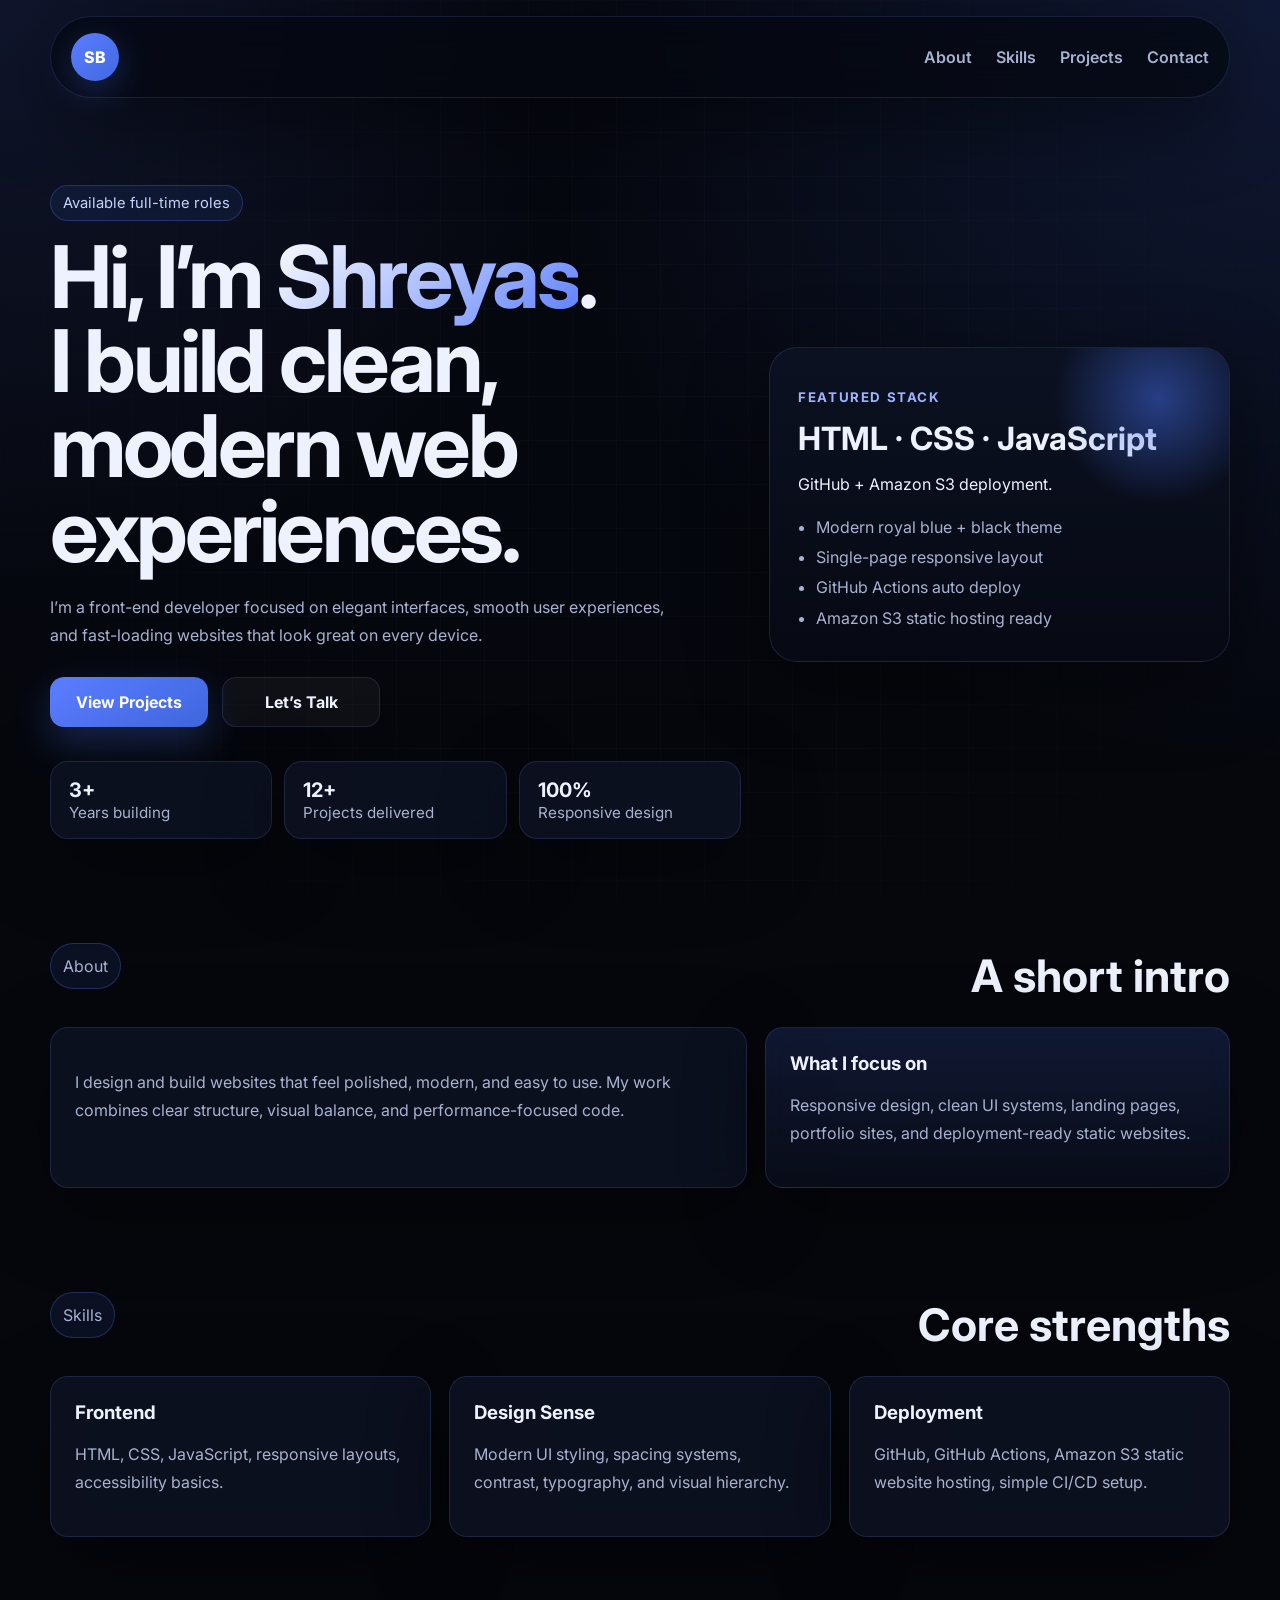
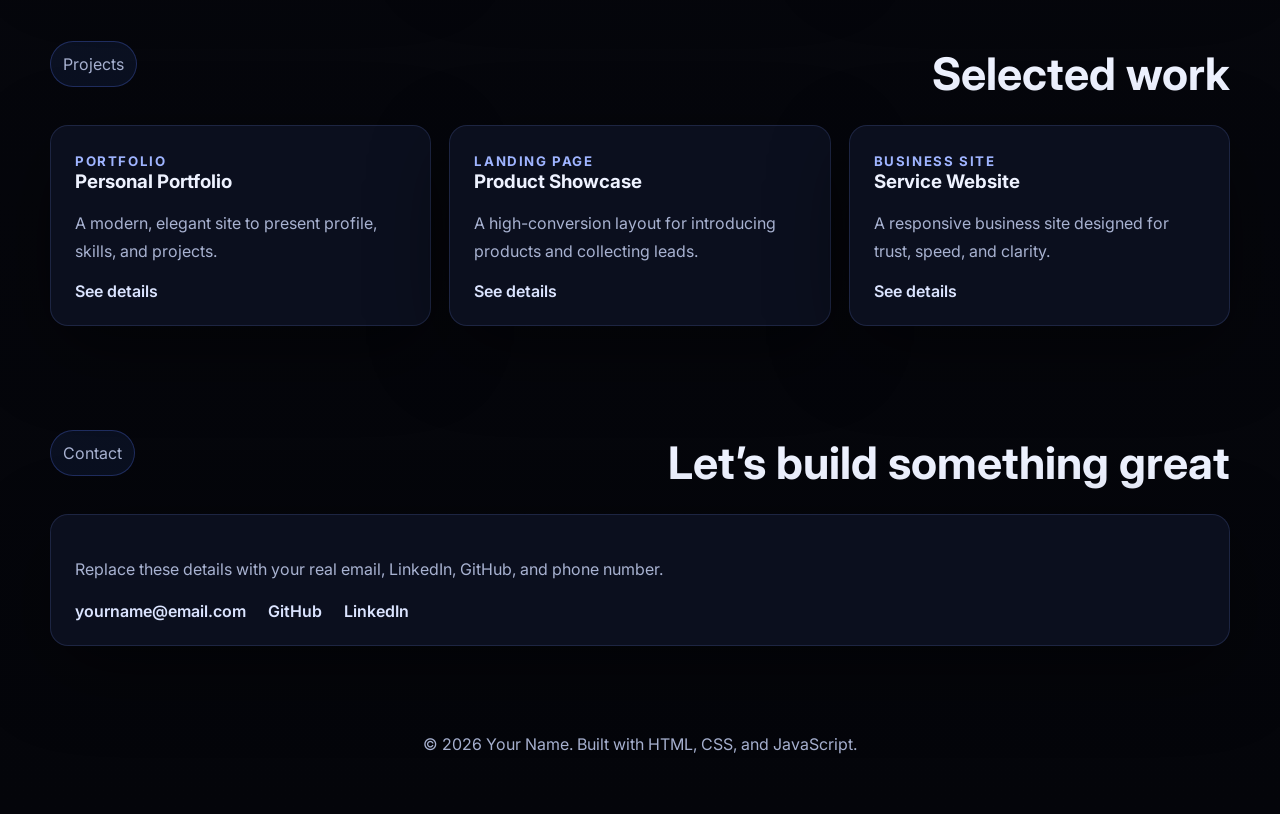
==== index.html @ ef269838 "portfolio" ====
<!DOCTYPE html>
<html lang="en">
  <head>
    <meta charset="UTF-8" />
    <meta name="viewport" content="width=device-width, initial-scale=1.0" />
    <title>Shreyas | Portfolio</title>
    <meta
      name="description"
      content="Modern royal blue and black portfolio website for showcasing skills, projects, and contact details."
    />
    <link rel="preconnect" href="https://fonts.googleapis.com" />
    <link rel="preconnect" href="https://fonts.gstatic.com" crossorigin />
    <link
      href="https://fonts.googleapis.com/css2?family=Inter:wght@400;500;600;700;800&display=swap"
      rel="stylesheet"
    />
    <link rel="stylesheet" href="styles.css" />
  </head>
  <body>
    <div class="site-shell">
      <header class="header">
        <a class="brand" href="#home">SB</a>

        <button class="menu-toggle" id="menuToggle" aria-label="Open menu" aria-expanded="false">
          <span></span>
          <span></span>
        </button>

        <nav class="nav" id="navMenu">
          <a href="#about">About</a>
          <a href="#skills">Skills</a>
          <a href="#projects">Projects</a>
          <a href="#contact">Contact</a>
        </nav>
      </header>

      <main>
        <section class="hero" id="home">
          <div class="hero-copy fade-up">
            <p class="eyebrow">Available full-time roles</p>
            <h1>
              Hi, I’m <span class="highlight">Shreyas</span>.<br />
              I build clean, modern web experiences.
            </h1>
            <p class="hero-text">
              I’m a front-end developer focused on elegant interfaces, smooth user
              experiences, and fast-loading websites that look great on every device.
            </p>
            <div class="hero-actions">
              <a class="btn btn-primary" href="#projects">View Projects</a>
              <a class="btn btn-secondary" href="#contact">Let’s Talk</a>
            </div>
            <div class="hero-meta">
              <div>
                <strong>3+</strong>
                <span>Years building</span>
              </div>
              <div>
                <strong>12+</strong>
                <span>Projects delivered</span>
              </div>
              <div>
                <strong>100%</strong>
                <span>Responsive design</span>
              </div>
            </div>
          </div>

          <aside class="hero-card fade-up delay-1">
            <div class="hero-card__glow"></div>
            <p class="card-label">Featured Stack</p>
            <h2>HTML · CSS · JavaScript</h2>
            <p>
              GitHub + Amazon S3 deployment.
            </p>
            <ul>
              <li>Modern royal blue + black theme</li>
              <li>Single-page responsive layout</li>
              <li>GitHub Actions auto deploy</li>
              <li>Amazon S3 static hosting ready</li>
            </ul>
          </aside>
        </section>

        <section class="section about fade-up" id="about">
          <div class="section-heading">
            <p class="eyebrow">About</p>
            <h2>A short intro</h2>
          </div>
          <div class="about-grid">
            <div class="panel">
              <p>
                I design and build websites that feel polished, modern, and easy to use.
                My work combines clear structure, visual balance, and performance-focused code.
              </p>
            </div>
            <div class="panel panel-accent">
              <h3>What I focus on</h3>
              <p>
                Responsive design, clean UI systems, landing pages, portfolio sites, and deployment-ready static websites.
              </p>
            </div>
          </div>
        </section>

        <section class="section fade-up" id="skills">
          <div class="section-heading">
            <p class="eyebrow">Skills</p>
            <h2>Core strengths</h2>
          </div>

          <div class="skills-grid">
            <article class="skill-card">
              <h3>Frontend</h3>
              <p>HTML, CSS, JavaScript, responsive layouts, accessibility basics.</p>
            </article>
            <article class="skill-card">
              <h3>Design Sense</h3>
              <p>Modern UI styling, spacing systems, contrast, typography, and visual hierarchy.</p>
            </article>
            <article class="skill-card">
              <h3>Deployment</h3>
              <p>GitHub, GitHub Actions, Amazon S3 static website hosting, simple CI/CD setup.</p>
            </article>
          </div>
        </section>

        <section class="section fade-up" id="projects">
          <div class="section-heading">
            <p class="eyebrow">Projects</p>
            <h2>Selected work</h2>
          </div>

          <div class="projects-grid">
            <article class="project-card">
              <span class="project-tag">Portfolio</span>
              <h3>Personal Portfolio</h3>
              <p>A modern, elegant site to present profile, skills, and projects.</p>
              <a href="#contact">See details</a>
            </article>
            <article class="project-card">
              <span class="project-tag">Landing Page</span>
              <h3>Product Showcase</h3>
              <p>A high-conversion layout for introducing products and collecting leads.</p>
              <a href="#contact">See details</a>
            </article>
            <article class="project-card">
              <span class="project-tag">Business Site</span>
              <h3>Service Website</h3>
              <p>A responsive business site designed for trust, speed, and clarity.</p>
              <a href="#contact">See details</a>
            </article>
          </div>
        </section>

        <section class="section contact fade-up" id="contact">
          <div class="section-heading">
            <p class="eyebrow">Contact</p>
            <h2>Let’s build something great</h2>
          </div>

          <div class="contact-card">
            <p>
              Replace these details with your real email, LinkedIn, GitHub, and phone number.
            </p>
            <div class="contact-links">
              <a href="mailto:yourname@email.com">yourname@email.com</a>
              <a href="https://github.com/yourusername" target="_blank" rel="noreferrer">GitHub</a>
              <a href="https://www.linkedin.com/in/yourusername" target="_blank" rel="noreferrer">LinkedIn</a>
            </div>
          </div>
        </section>
      </main>

      <footer class="footer">
        <p>© <span id="year"></span> Your Name. Built with HTML, CSS, and JavaScript.</p>
      </footer>
    </div>

    <script src="script.js"></script>
  </body>
</html>
---- styles.css ----
:root {
  --bg: #06070d;
  --bg-soft: rgba(13, 17, 33, 0.82);
  --panel: rgba(13, 18, 34, 0.86);
  --panel-strong: rgba(7, 11, 24, 0.94);
  --line: rgba(122, 147, 255, 0.16);
  --text: #eef2ff;
  --muted: #a8b2d1;
  --primary: #4169e1;
  --primary-soft: #5b7cff;
  --glow: rgba(65, 105, 225, 0.32);
  --shadow: 0 24px 80px rgba(0, 0, 0, 0.45);
  --radius-lg: 28px;
  --radius-md: 18px;
  --max-width: 1180px;
}

* {
  box-sizing: border-box;
}

html {
  scroll-behavior: smooth;
}

body {
  margin: 0;
  font-family: "Inter", sans-serif;
  background:
    radial-gradient(circle at top right, rgba(65, 105, 225, 0.18), transparent 28%),
    radial-gradient(circle at left top, rgba(91, 124, 255, 0.12), transparent 22%),
    linear-gradient(180deg, #05070f 0%, #06070d 48%, #04050a 100%);
  color: var(--text);
}

body::before {
  content: "";
  position: fixed;
  inset: 0;
  background-image: linear-gradient(rgba(255, 255, 255, 0.02) 1px, transparent 1px),
    linear-gradient(90deg, rgba(255, 255, 255, 0.02) 1px, transparent 1px);
  background-size: 44px 44px;
  mask-image: radial-gradient(circle at center, black 42%, transparent 100%);
  pointer-events: none;
}

img {
  max-width: 100%;
  display: block;
}

button,
a {
  -webkit-tap-highlight-color: transparent;
}

.site-shell {
  width: min(100% - 32px, var(--max-width));
  margin: 0 auto;
}

.header {
  position: sticky;
  top: 16px;
  z-index: 30;
  margin: 16px auto 0;
  display: flex;
  align-items: center;
  justify-content: space-between;
  gap: 16px;
  padding: 16px 20px;
  border: 1px solid var(--line);
  border-radius: 999px;
  background: rgba(5, 8, 16, 0.72);
  backdrop-filter: blur(18px);
  box-shadow: var(--shadow);
}

.brand {
  width: 48px;
  height: 48px;
  border-radius: 50%;
  display: inline-grid;
  place-items: center;
  color: white;
  text-decoration: none;
  font-weight: 800;
  background: linear-gradient(135deg, var(--primary-soft), var(--primary));
  box-shadow: 0 10px 35px var(--glow);
}

.nav {
  display: flex;
  align-items: center;
  gap: 24px;
}

.nav a {
  color: var(--muted);
  text-decoration: none;
  font-weight: 600;
  transition: color 0.25s ease;
}

.nav a:hover {
  color: var(--text);
}

.menu-toggle {
  display: none;
  width: 48px;
  height: 48px;
  border: 1px solid var(--line);
  border-radius: 14px;
  background: rgba(255, 255, 255, 0.03);
  cursor: pointer;
}

.menu-toggle span {
  display: block;
  width: 18px;
  height: 2px;
  margin: 6px auto;
  background: var(--text);
  transition: transform 0.25s ease, opacity 0.25s ease;
}

.hero {
  min-height: calc(100vh - 120px);
  display: grid;
  grid-template-columns: 1.2fr 0.8fr;
  gap: 28px;
  align-items: center;
  padding: 72px 0 44px;
}

.eyebrow {
  display: inline-flex;
  align-items: center;
  gap: 8px;
  padding: 8px 12px;
  border: 1px solid rgba(91, 124, 255, 0.28);
  border-radius: 999px;
  color: #c7d4ff;
  background: rgba(65, 105, 225, 0.1);
  font-size: 0.92rem;
  margin-bottom: 14px;
}

.hero h1 {
  margin: 0;
  font-size: clamp(2.6rem, 7vw, 5.4rem);
  line-height: 0.98;
  letter-spacing: -0.04em;
}

.highlight {
  background: linear-gradient(135deg, #ffffff, #90a8ff 70%, #5b7cff);
  -webkit-background-clip: text;
  background-clip: text;
  color: transparent;
}

.hero-text,
.section p,
.project-card p,
.skill-card p,
.contact-card p,
.panel p {
  color: var(--muted);
  line-height: 1.75;
  font-size: 1rem;
}

.hero-text {
  max-width: 62ch;
  margin: 20px 0 0;
}

.hero-actions {
  display: flex;
  flex-wrap: wrap;
  gap: 14px;
  margin: 28px 0 34px;
}

.btn {
  display: inline-flex;
  align-items: center;
  justify-content: center;
  min-width: 158px;
  padding: 14px 20px;
  border-radius: 14px;
  font-weight: 700;
  text-decoration: none;
  transition: transform 0.25s ease, box-shadow 0.25s ease, background 0.25s ease;
}

.btn:hover {
  transform: translateY(-2px);
}

.btn-primary {
  color: white;
  background: linear-gradient(135deg, var(--primary-soft), var(--primary));
  box-shadow: 0 16px 38px var(--glow);
}

.btn-secondary {
  color: var(--text);
  border: 1px solid var(--line);
  background: rgba(255, 255, 255, 0.04);
}

.hero-meta {
  display: grid;
  grid-template-columns: repeat(3, minmax(0, 1fr));
  gap: 12px;
}

.hero-meta div,
.panel,
.skill-card,
.project-card,
.contact-card,
.hero-card {
  border: 1px solid var(--line);
  background: var(--panel);
  backdrop-filter: blur(14px);
  box-shadow: var(--shadow);
}

.hero-meta div {
  border-radius: 18px;
  padding: 16px 18px;
}

.hero-meta strong {
  display: block;
  font-size: 1.25rem;
}

.hero-meta span {
  color: var(--muted);
  font-size: 0.95rem;
}

.hero-card {
  position: relative;
  overflow: hidden;
  border-radius: var(--radius-lg);
  padding: 28px;
  background: linear-gradient(180deg, rgba(12, 18, 34, 0.95), rgba(7, 10, 20, 0.94));
}

.hero-card__glow {
  position: absolute;
  width: 220px;
  height: 220px;
  background: radial-gradient(circle, rgba(65, 105, 225, 0.52), transparent 68%);
  top: -60px;
  right: -40px;
  pointer-events: none;
}

.card-label,
.project-tag {
  font-size: 0.83rem;
  font-weight: 700;
  text-transform: uppercase;
  letter-spacing: 0.12em;
  color: #9fb4ff;
}

.hero-card h2 {
  margin: 12px 0 14px;
  font-size: 2rem;
}

.hero-card ul {
  margin: 18px 0 0;
  padding-left: 18px;
  color: var(--muted);
  line-height: 1.9;
}

.section {
  padding: 44px 0;
}

.section-heading {
  display: flex;
  justify-content: space-between;
  align-items: end;
  gap: 20px;
  margin-bottom: 24px;
}

.section-heading h2,
.panel h3,
.skill-card h3,
.project-card h3 {
  margin: 0;
}

.section-heading h2 {
  font-size: clamp(1.7rem, 4vw, 2.8rem);
}

.about-grid,
.skills-grid,
.projects-grid {
  display: grid;
  gap: 18px;
}

.about-grid {
  grid-template-columns: 1.2fr 0.8fr;
}

.skills-grid,
.projects-grid {
  grid-template-columns: repeat(3, minmax(0, 1fr));
}

.panel,
.skill-card,
.project-card,
.contact-card {
  border-radius: var(--radius-md);
  padding: 24px;
}

.panel-accent {
  background: linear-gradient(180deg, rgba(65, 105, 225, 0.18), rgba(9, 13, 25, 0.92));
}

.skill-card,
.project-card {
  transition: transform 0.3s ease, border-color 0.3s ease;
}

.skill-card:hover,
.project-card:hover {
  transform: translateY(-6px);
  border-color: rgba(91, 124, 255, 0.45);
}

.project-card a,
.contact-links a {
  color: #dbe4ff;
  text-decoration: none;
  font-weight: 600;
}

.project-card a:hover,
.contact-links a:hover {
  color: white;
}

.contact-links {
  display: flex;
  flex-wrap: wrap;
  gap: 14px 22px;
  margin-top: 18px;
}

.footer {
  padding: 28px 0 44px;
  text-align: center;
  color: var(--muted);
}

.fade-up {
  opacity: 0;
  transform: translateY(28px);
  transition: opacity 0.8s ease, transform 0.8s ease;
}

.fade-up.visible {
  opacity: 1;
  transform: translateY(0);
}

.delay-1 {
  transition-delay: 0.12s;
}

@media (max-width: 960px) {
  .hero,
  .about-grid,
  .skills-grid,
  .projects-grid {
    grid-template-columns: 1fr;
  }

  .hero {
    min-height: auto;
    padding-top: 42px;
  }

  .section-heading {
    align-items: start;
    flex-direction: column;
  }
}

@media (max-width: 760px) {
  .site-shell {
    width: min(100% - 20px, var(--max-width));
  }

  .header {
    border-radius: 24px;
    padding: 14px;
  }

  .menu-toggle {
    display: inline-block;
  }

  .nav {
    position: absolute;
    left: 0;
    right: 0;
    top: calc(100% + 10px);
    margin: 0 auto;
    width: 100%;
    padding: 14px;
    border: 1px solid var(--line);
    border-radius: 22px;
    background: rgba(5, 8, 16, 0.96);
    backdrop-filter: blur(18px);
    display: none;
    flex-direction: column;
    align-items: flex-start;
    box-shadow: var(--shadow);
  }

  .nav.open {
    display: flex;
  }

  .hero-actions,
  .contact-links,
  .hero-meta {
    grid-template-columns: 1fr;
  }

  .hero-meta {
    display: grid;
  }

  .btn {
    width: 100%;
  }
}
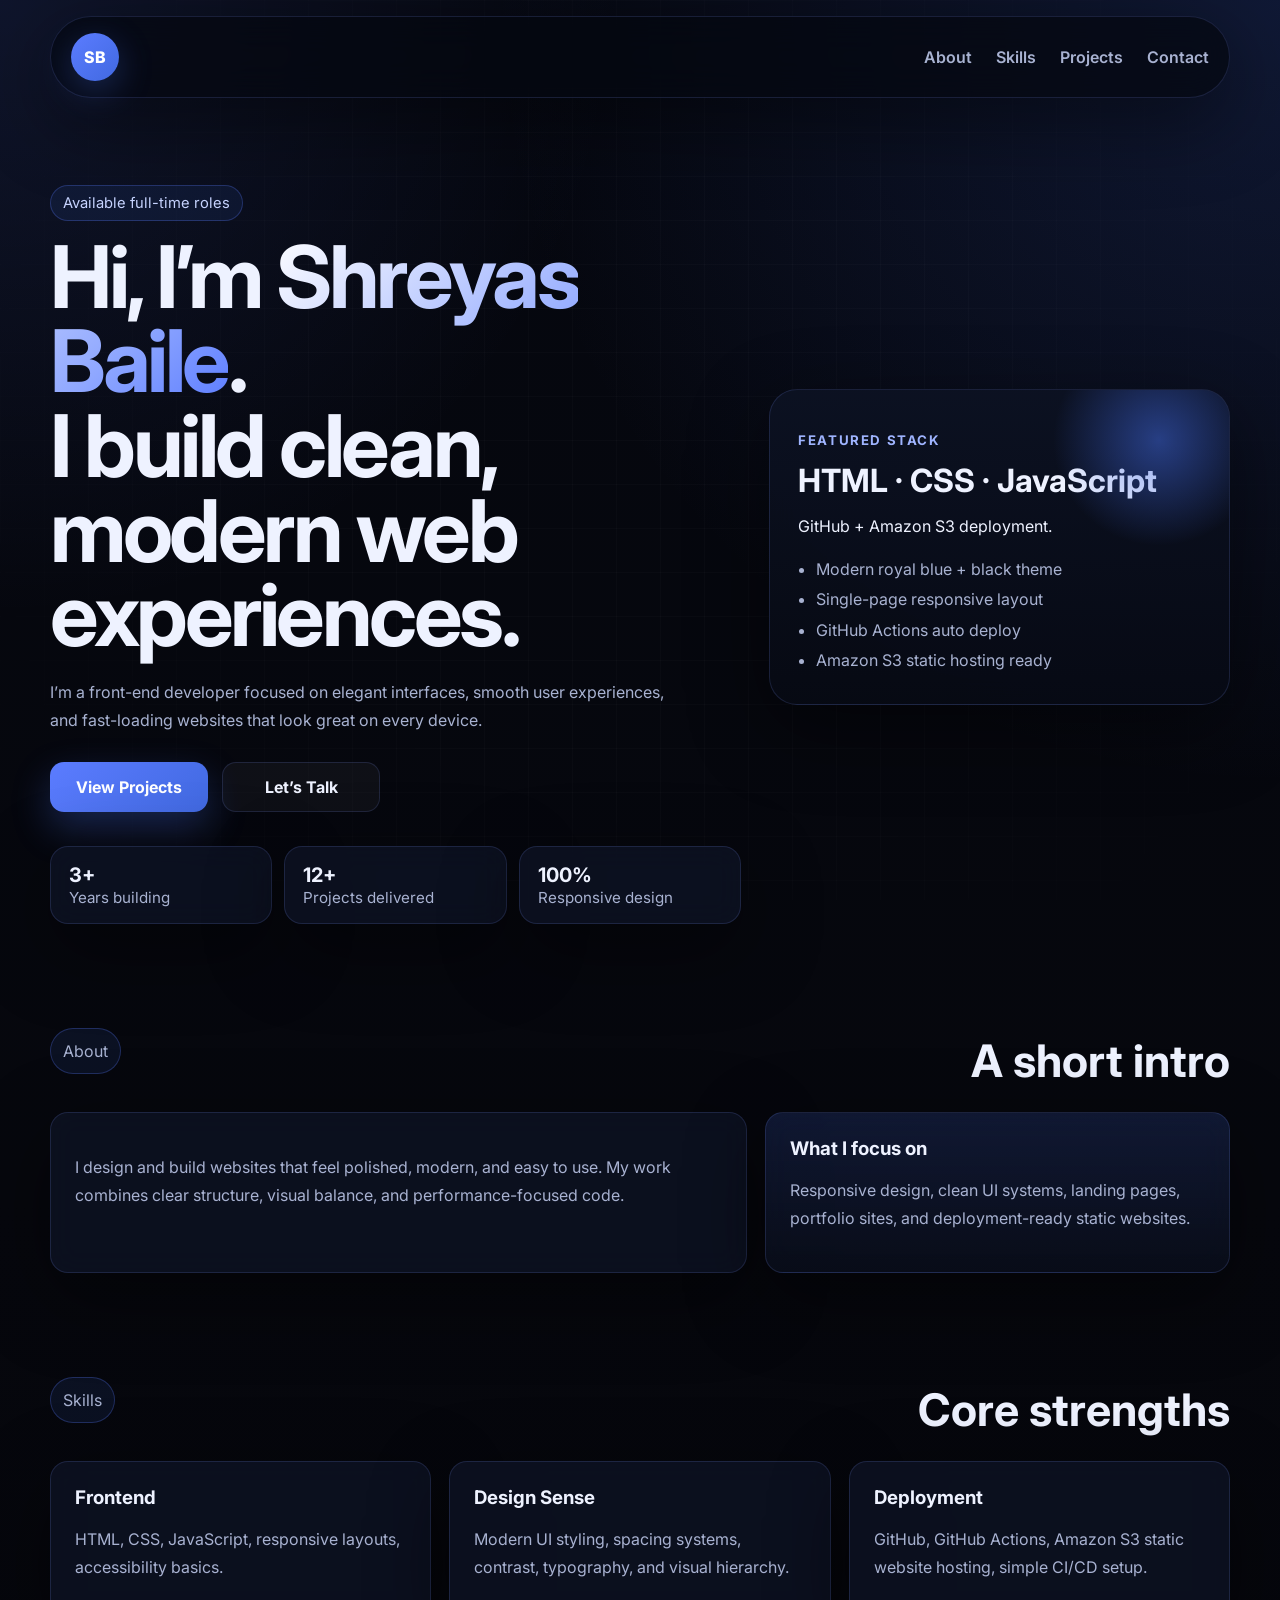
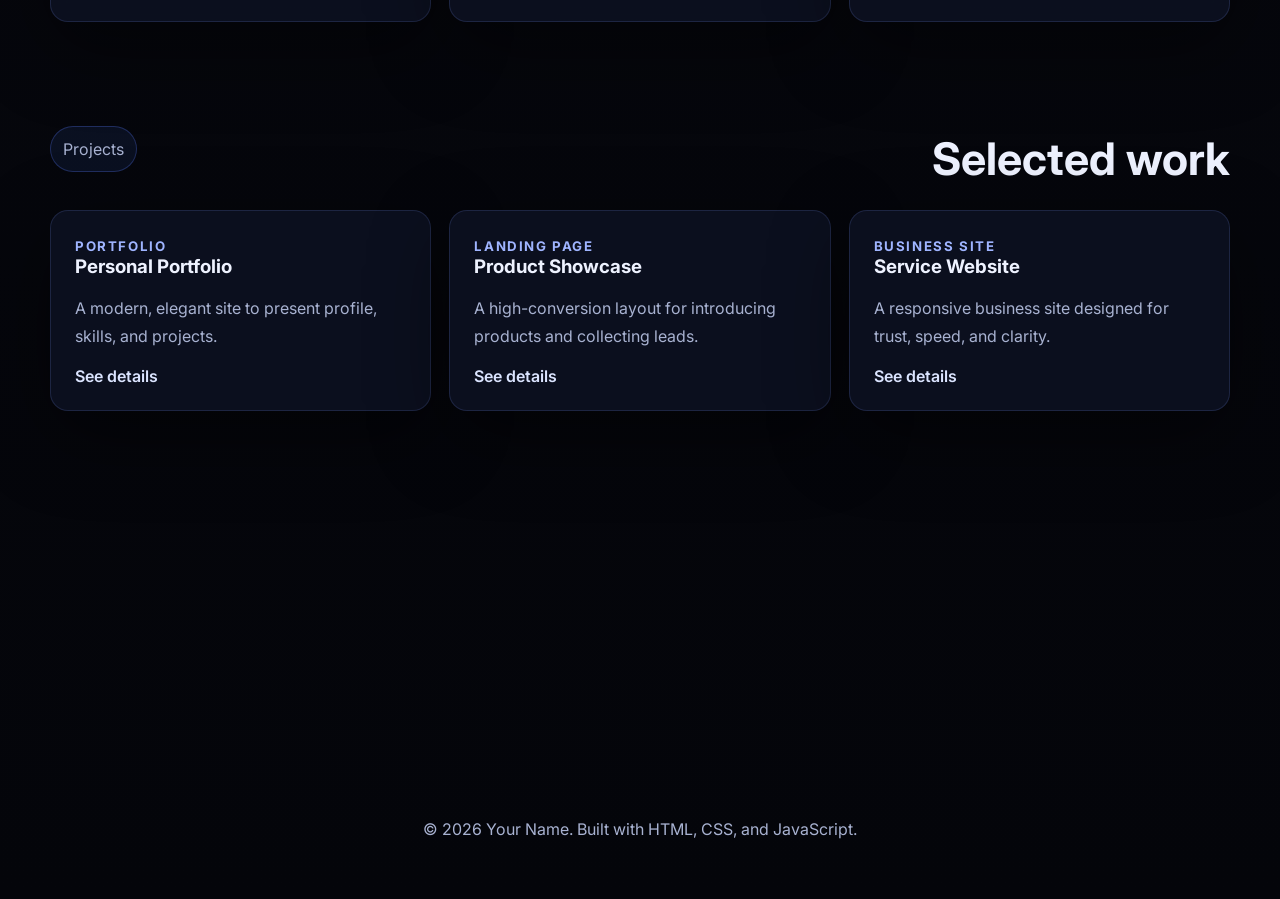
==== commit b3398e0e: "added baile" ====
--- a/index.html
+++ b/index.html
@@ -3,7 +3,7 @@
   <head>
     <meta charset="UTF-8" />
     <meta name="viewport" content="width=device-width, initial-scale=1.0" />
-    <title>Shreyas | Portfolio</title>
+    <title>Shreyas Baile| Portfolio</title>
     <meta
       name="description"
       content="Modern royal blue and black portfolio website for showcasing skills, projects, and contact details."
@@ -39,7 +39,7 @@
           <div class="hero-copy fade-up">
             <p class="eyebrow">Available full-time roles</p>
             <h1>
-              Hi, I’m <span class="highlight">Shreyas</span>.<br />
+              Hi, I’m <span class="highlight">Shreyas Baile</span>.<br />
               I build clean, modern web experiences.
             </h1>
             <p class="hero-text">
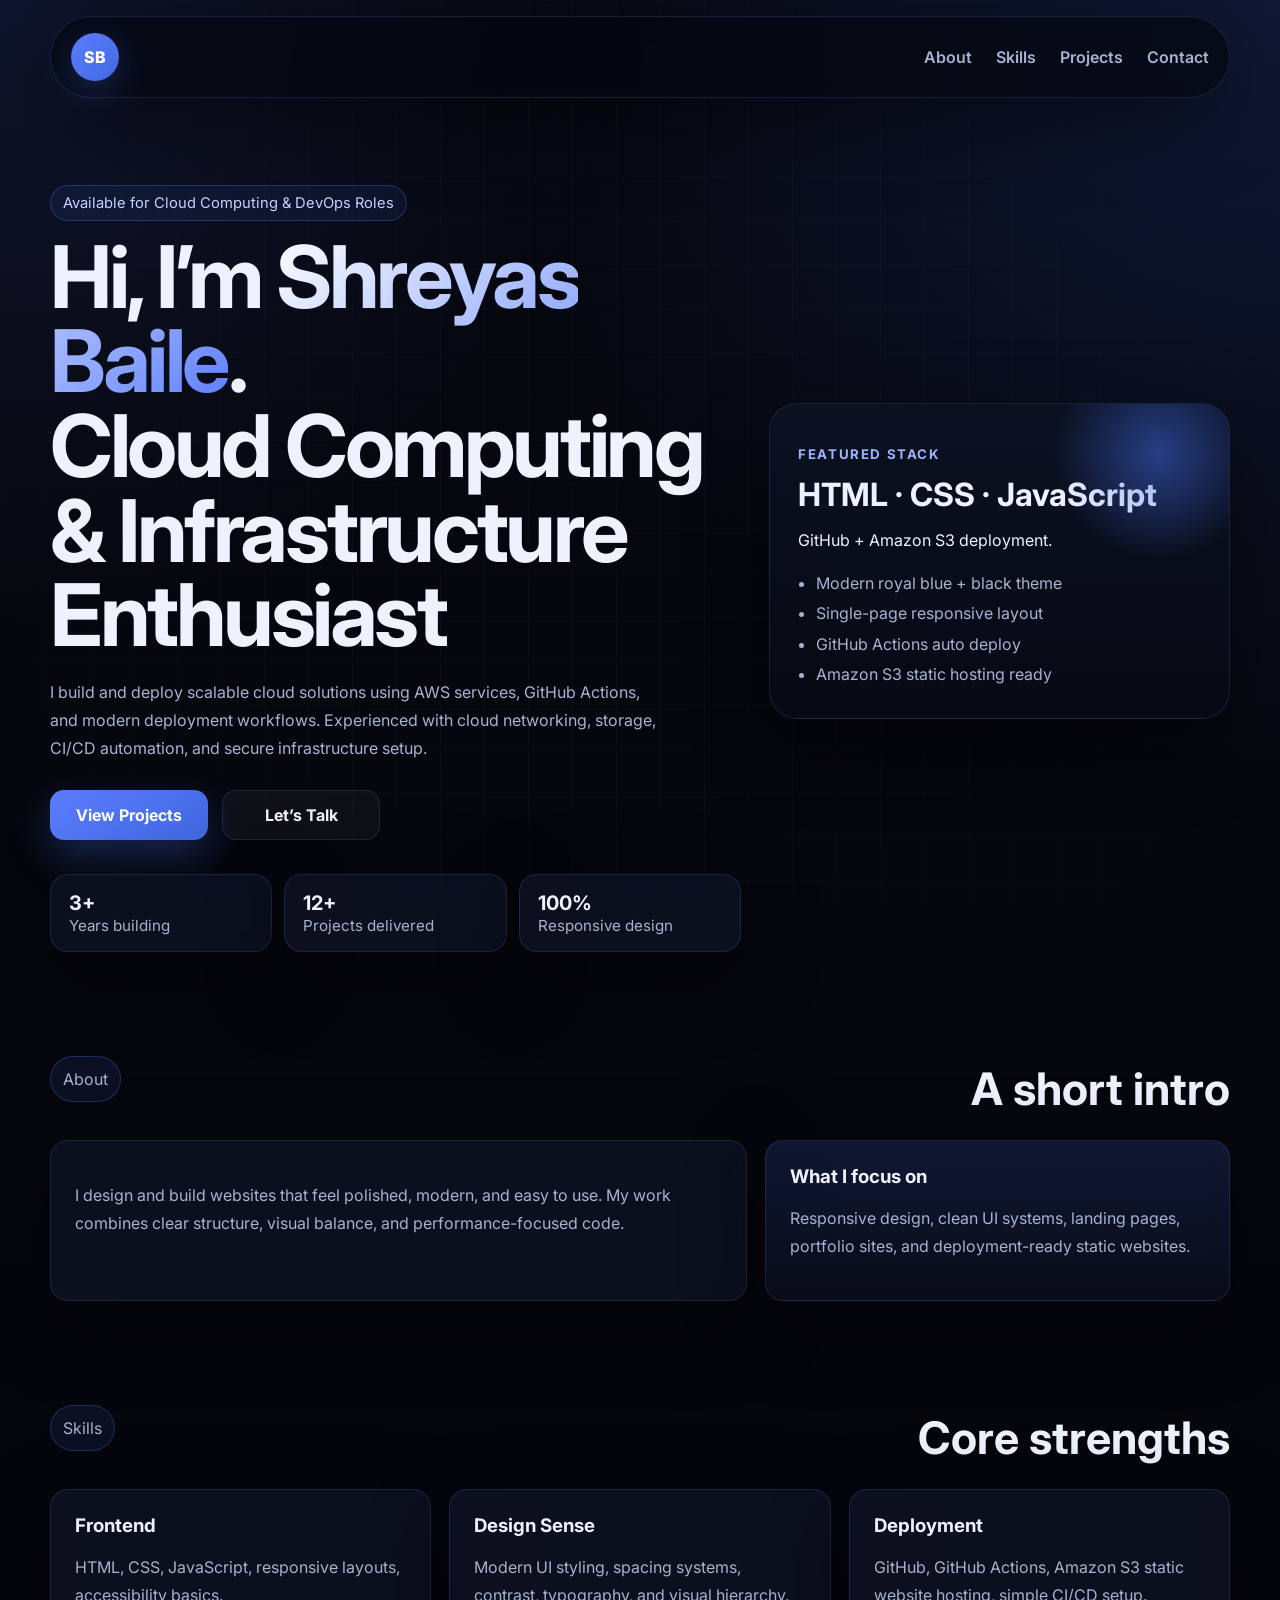
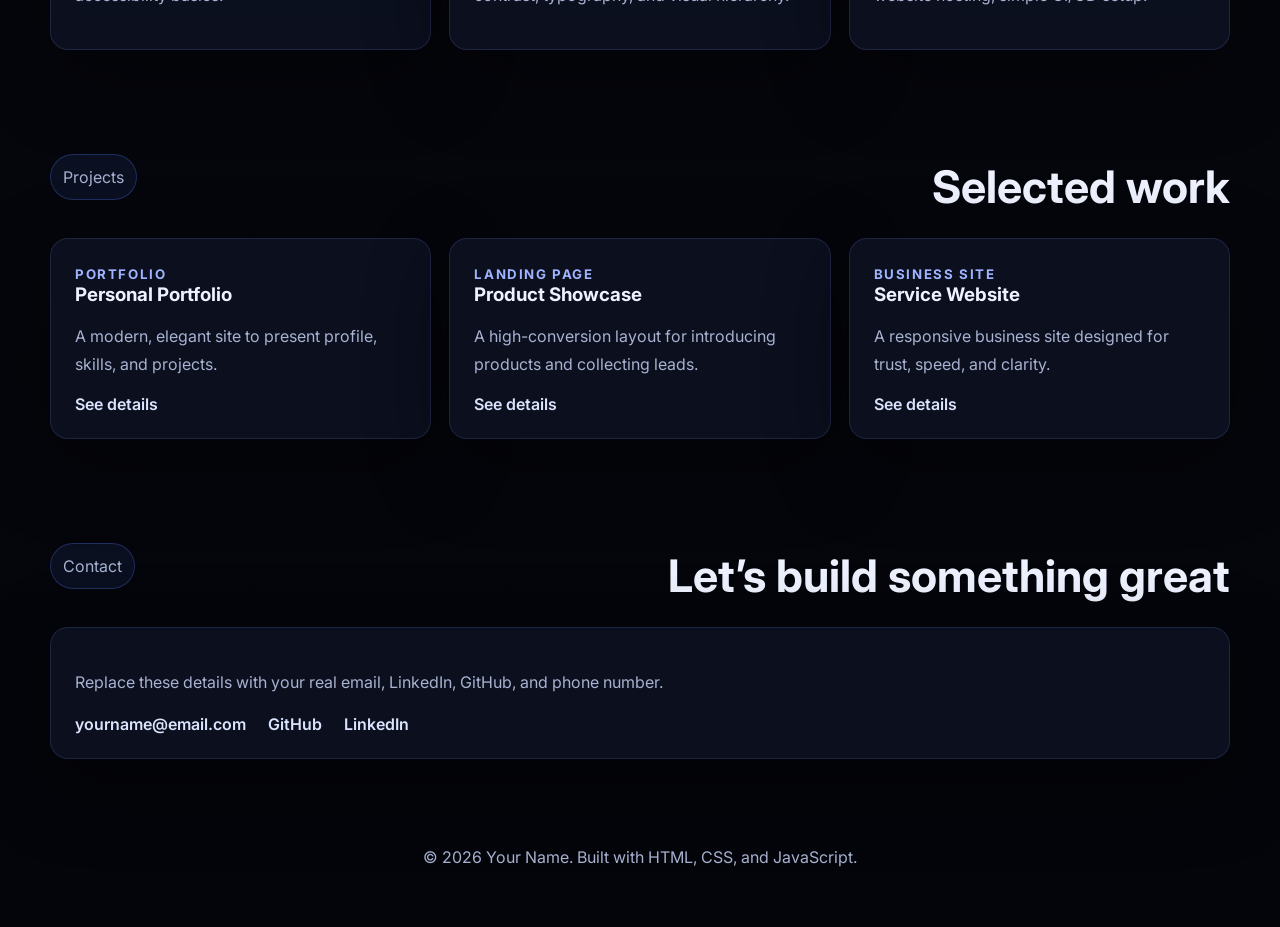
==== commit ff48dbdb: "edited files" ====
--- a/index.html
+++ b/index.html
@@ -37,15 +37,18 @@
       <main>
         <section class="hero" id="home">
           <div class="hero-copy fade-up">
-            <p class="eyebrow">Available full-time roles</p>
-            <h1>
-              Hi, I’m <span class="highlight">Shreyas Baile</span>.<br />
-              I build clean, modern web experiences.
-            </h1>
-            <p class="hero-text">
-              I’m a front-end developer focused on elegant interfaces, smooth user
-              experiences, and fast-loading websites that look great on every device.
-            </p>
+            <p class="eyebrow">Available for Cloud Computing & DevOps Roles</p>
+
+              <h1>
+                Hi, I’m <span class="highlight">Shreyas Baile</span>.<br />
+                Cloud Computing & Infrastructure Enthusiast
+              </h1>
+
+              <p class="hero-text">
+                I build and deploy scalable cloud solutions using AWS services, GitHub Actions,
+                and modern deployment workflows. Experienced with cloud networking, storage,
+                CI/CD automation, and secure infrastructure setup.
+              </p>
             <div class="hero-actions">
               <a class="btn btn-primary" href="#projects">View Projects</a>
               <a class="btn btn-secondary" href="#contact">Let’s Talk</a>
--- a/styles.css
+++ b/styles.css
@@ -411,8 +411,10 @@
   }
 
   .header {
-    border-radius: 24px;
-    padding: 14px;
+    display: flex;
+    justify-content: space-between;
+    align-items: center;
+    padding: 1rem 2rem;
   }
 
   .menu-toggle {
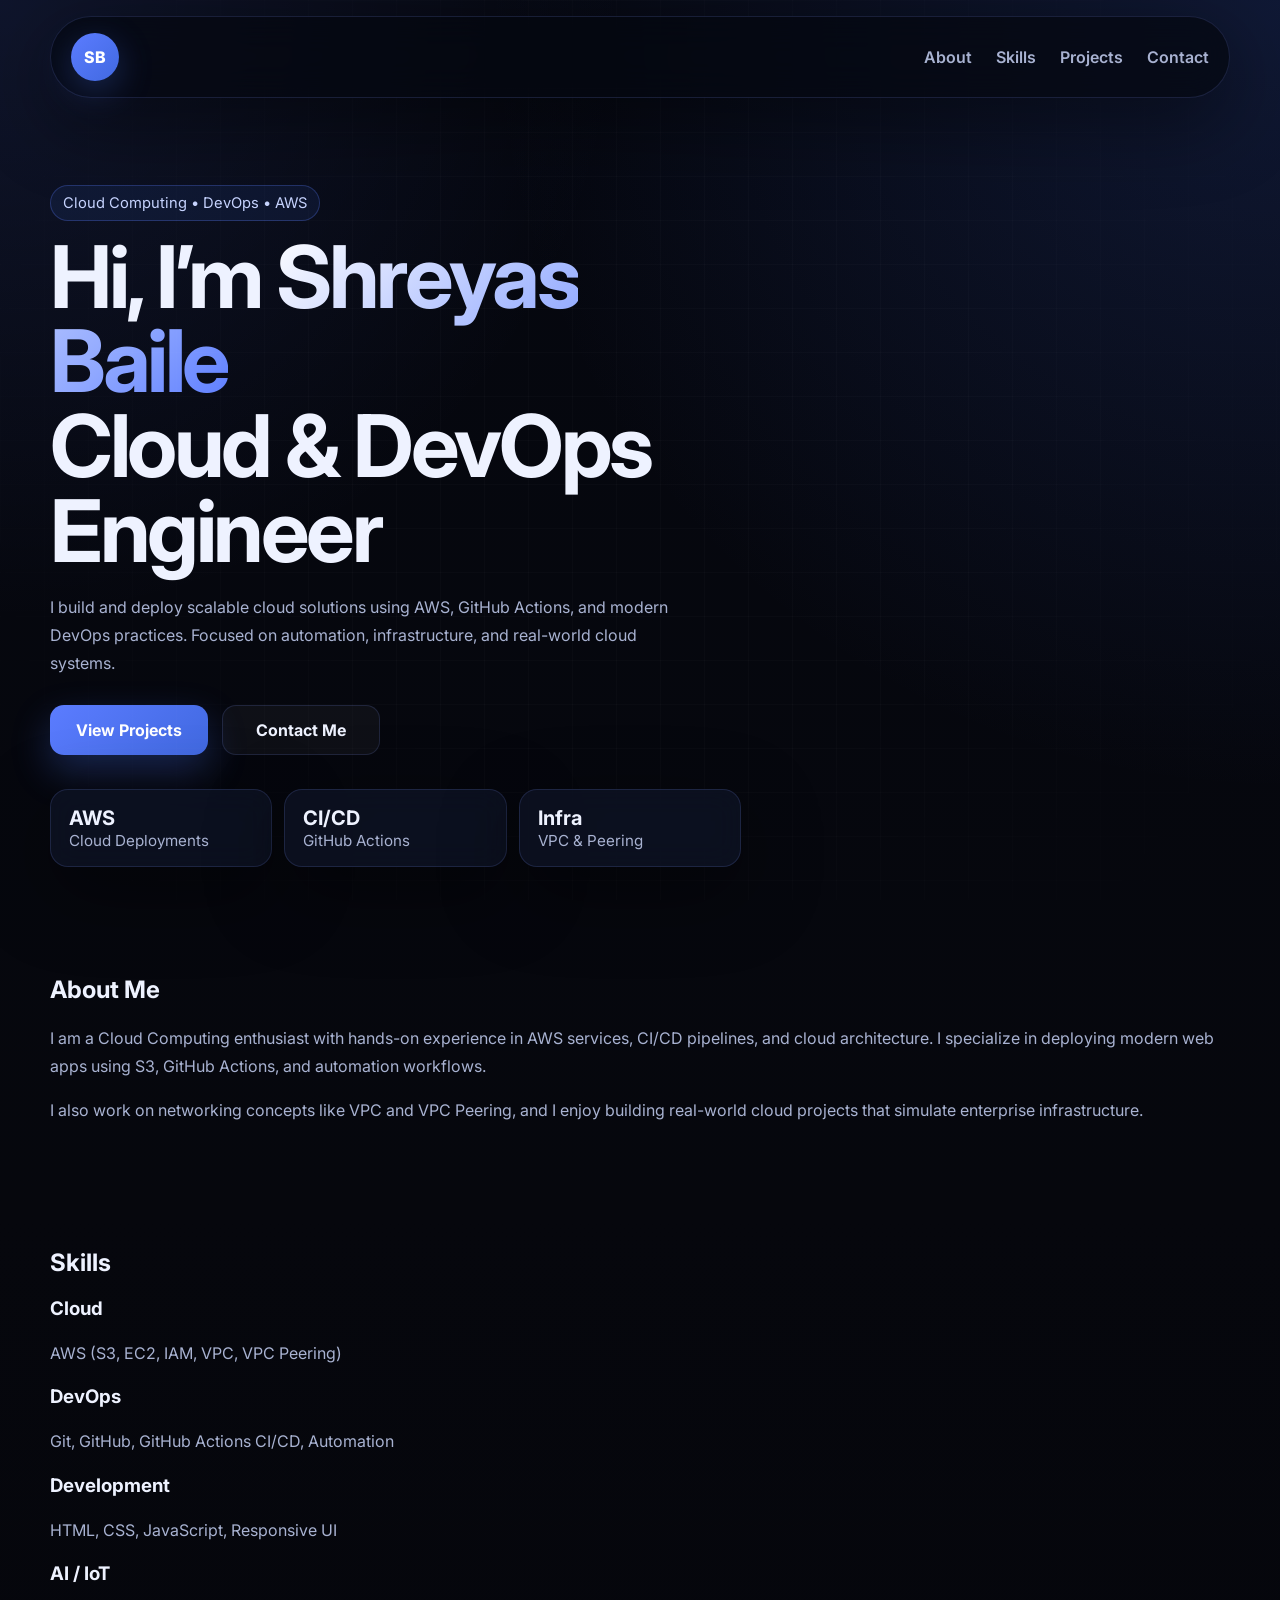
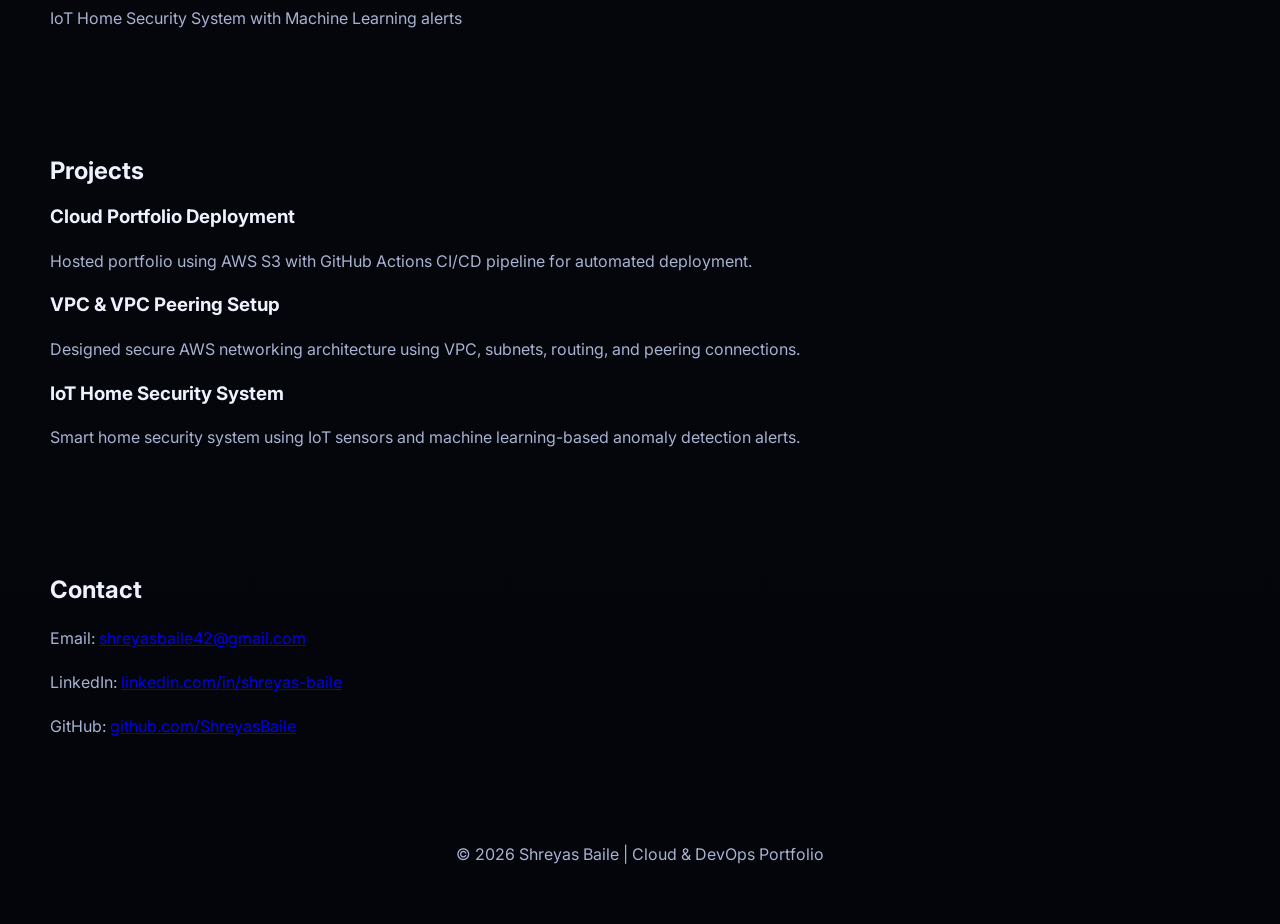
==== commit b178b01f: "Update portfolio website Signed-off-by: Shreyas Baile <shreyas@Shreyass-MacBook-Air.local>" ====
--- a/index.html
+++ b/index.html
@@ -1,185 +1,178 @@
 <!DOCTYPE html>
 <html lang="en">
-  <head>
-    <meta charset="UTF-8" />
-    <meta name="viewport" content="width=device-width, initial-scale=1.0" />
-    <title>Shreyas Baile| Portfolio</title>
-    <meta
-      name="description"
-      content="Modern royal blue and black portfolio website for showcasing skills, projects, and contact details."
-    />
-    <link rel="preconnect" href="https://fonts.googleapis.com" />
-    <link rel="preconnect" href="https://fonts.gstatic.com" crossorigin />
-    <link
-      href="https://fonts.googleapis.com/css2?family=Inter:wght@400;500;600;700;800&display=swap"
-      rel="stylesheet"
-    />
-    <link rel="stylesheet" href="styles.css" />
-  </head>
-  <body>
-    <div class="site-shell">
-      <header class="header">
-        <a class="brand" href="#home">SB</a>
+<head>
+  <meta charset="UTF-8" />
+  <meta name="viewport" content="width=device-width, initial-scale=1.0" />
+  <title>Shreyas Baile | Cloud & DevOps Portfolio</title>
 
-        <button class="menu-toggle" id="menuToggle" aria-label="Open menu" aria-expanded="false">
-          <span></span>
-          <span></span>
-        </button>
+  <link rel="preconnect" href="https://fonts.googleapis.com">
+  <link href="https://fonts.googleapis.com/css2?family=Inter:wght@400;500;600;700;800&display=swap" rel="stylesheet">
 
-        <nav class="nav" id="navMenu">
-          <a href="#about">About</a>
-          <a href="#skills">Skills</a>
-          <a href="#projects">Projects</a>
-          <a href="#contact">Contact</a>
-        </nav>
-      </header>
+  <link rel="stylesheet" href="styles.css" />
+</head>
 
-      <main>
-        <section class="hero" id="home">
-          <div class="hero-copy fade-up">
-            <p class="eyebrow">Available for Cloud Computing & DevOps Roles</p>
+<body>
+<div class="site-shell">
 
-              <h1>
-                Hi, I’m <span class="highlight">Shreyas Baile</span>.<br />
-                Cloud Computing & Infrastructure Enthusiast
-              </h1>
+  <!-- HEADER -->
+  <header class="header">
+    
+    <a class="brand" href="#home">SB</a>
 
-              <p class="hero-text">
-                I build and deploy scalable cloud solutions using AWS services, GitHub Actions,
-                and modern deployment workflows. Experienced with cloud networking, storage,
-                CI/CD automation, and secure infrastructure setup.
-              </p>
-            <div class="hero-actions">
-              <a class="btn btn-primary" href="#projects">View Projects</a>
-              <a class="btn btn-secondary" href="#contact">Let’s Talk</a>
-            </div>
-            <div class="hero-meta">
-              <div>
-                <strong>3+</strong>
-                <span>Years building</span>
-              </div>
-              <div>
-                <strong>12+</strong>
-                <span>Projects delivered</span>
-              </div>
-              <div>
-                <strong>100%</strong>
-                <span>Responsive design</span>
-              </div>
-            </div>
-          </div>
+    <nav class="nav">
+      <a href="#about">About</a>
+      <a href="#skills">Skills</a>
+      <a href="#projects">Projects</a>
+      <a href="#contact">Contact</a>
+    </nav>
 
-          <aside class="hero-card fade-up delay-1">
-            <div class="hero-card__glow"></div>
-            <p class="card-label">Featured Stack</p>
-            <h2>HTML · CSS · JavaScript</h2>
-            <p>
-              GitHub + Amazon S3 deployment.
-            </p>
-            <ul>
-              <li>Modern royal blue + black theme</li>
-              <li>Single-page responsive layout</li>
-              <li>GitHub Actions auto deploy</li>
-              <li>Amazon S3 static hosting ready</li>
-            </ul>
-          </aside>
-        </section>
+    <button class="menu-toggle" id="menuToggle" aria-label="Open menu">
+      ☰
+    </button>
 
-        <section class="section about fade-up" id="about">
-          <div class="section-heading">
-            <p class="eyebrow">About</p>
-            <h2>A short intro</h2>
-          </div>
-          <div class="about-grid">
-            <div class="panel">
-              <p>
-                I design and build websites that feel polished, modern, and easy to use.
-                My work combines clear structure, visual balance, and performance-focused code.
-              </p>
-            </div>
-            <div class="panel panel-accent">
-              <h3>What I focus on</h3>
-              <p>
-                Responsive design, clean UI systems, landing pages, portfolio sites, and deployment-ready static websites.
-              </p>
-            </div>
-          </div>
-        </section>
+  </header>
 
-        <section class="section fade-up" id="skills">
-          <div class="section-heading">
-            <p class="eyebrow">Skills</p>
-            <h2>Core strengths</h2>
-          </div>
+  <!-- HERO -->
+  <main>
 
-          <div class="skills-grid">
-            <article class="skill-card">
-              <h3>Frontend</h3>
-              <p>HTML, CSS, JavaScript, responsive layouts, accessibility basics.</p>
-            </article>
-            <article class="skill-card">
-              <h3>Design Sense</h3>
-              <p>Modern UI styling, spacing systems, contrast, typography, and visual hierarchy.</p>
-            </article>
-            <article class="skill-card">
-              <h3>Deployment</h3>
-              <p>GitHub, GitHub Actions, Amazon S3 static website hosting, simple CI/CD setup.</p>
-            </article>
-          </div>
-        </section>
+    <section class="hero" id="home">
 
-        <section class="section fade-up" id="projects">
-          <div class="section-heading">
-            <p class="eyebrow">Projects</p>
-            <h2>Selected work</h2>
-          </div>
+      <div class="hero-copy">
+        <p class="eyebrow">Cloud Computing • DevOps • AWS</p>
 
-          <div class="projects-grid">
-            <article class="project-card">
-              <span class="project-tag">Portfolio</span>
-              <h3>Personal Portfolio</h3>
-              <p>A modern, elegant site to present profile, skills, and projects.</p>
-              <a href="#contact">See details</a>
-            </article>
-            <article class="project-card">
-              <span class="project-tag">Landing Page</span>
-              <h3>Product Showcase</h3>
-              <p>A high-conversion layout for introducing products and collecting leads.</p>
-              <a href="#contact">See details</a>
-            </article>
-            <article class="project-card">
-              <span class="project-tag">Business Site</span>
-              <h3>Service Website</h3>
-              <p>A responsive business site designed for trust, speed, and clarity.</p>
-              <a href="#contact">See details</a>
-            </article>
-          </div>
-        </section>
+        <h1>
+          Hi, I’m <span class="highlight">Shreyas Baile</span><br/>
+          Cloud & DevOps Engineer
+        </h1>
 
-        <section class="section contact fade-up" id="contact">
-          <div class="section-heading">
-            <p class="eyebrow">Contact</p>
-            <h2>Let’s build something great</h2>
-          </div>
+        <p class="hero-text">
+          I build and deploy scalable cloud solutions using AWS, GitHub Actions,
+          and modern DevOps practices. Focused on automation, infrastructure, and real-world cloud systems.
+        </p>
 
-          <div class="contact-card">
-            <p>
-              Replace these details with your real email, LinkedIn, GitHub, and phone number.
-            </p>
-            <div class="contact-links">
-              <a href="mailto:yourname@email.com">yourname@email.com</a>
-              <a href="https://github.com/yourusername" target="_blank" rel="noreferrer">GitHub</a>
-              <a href="https://www.linkedin.com/in/yourusername" target="_blank" rel="noreferrer">LinkedIn</a>
-            </div>
-          </div>
-        </section>
-      </main>
+        <div class="hero-actions">
+          <a class="btn btn-primary" href="#projects">View Projects</a>
+          <a class="btn btn-secondary" href="#contact">Contact Me</a>
+        </div>
 
-      <footer class="footer">
-        <p>© <span id="year"></span> Your Name. Built with HTML, CSS, and JavaScript.</p>
-      </footer>
-    </div>
+        <div class="hero-meta">
+          <div><strong>AWS</strong><span>Cloud Deployments</span></div>
+          <div><strong>CI/CD</strong><span>GitHub Actions</span></div>
+          <div><strong>Infra</strong><span>VPC & Peering</span></div>
+        </div>
+      </div>
 
-    <script src="script.js"></script>
-  </body>
-</html>
+    </section>
+
+    <!-- ABOUT -->
+    <section class="section" id="about">
+      <h2>About Me</h2>
+
+      <p>
+        I am a Cloud Computing enthusiast with hands-on experience in AWS services,
+        CI/CD pipelines, and cloud architecture. I specialize in deploying modern web apps
+        using S3, GitHub Actions, and automation workflows.
+      </p>
+
+      <p>
+        I also work on networking concepts like VPC and VPC Peering, and I enjoy building
+        real-world cloud projects that simulate enterprise infrastructure.
+      </p>
+    </section>
+
+    <!-- SKILLS -->
+    <section class="section" id="skills">
+      <h2>Skills</h2>
+
+      <div class="grid">
+
+        <div class="card">
+          <h3>Cloud</h3>
+          <p>AWS (S3, EC2, IAM, VPC, VPC Peering)</p>
+        </div>
+
+        <div class="card">
+          <h3>DevOps</h3>
+          <p>Git, GitHub, GitHub Actions CI/CD, Automation</p>
+        </div>
+
+        <div class="card">
+          <h3>Development</h3>
+          <p>HTML, CSS, JavaScript, Responsive UI</p>
+        </div>
+
+        <div class="card">
+          <h3>AI / IoT</h3>
+          <p>IoT Home Security System with Machine Learning alerts</p>
+        </div>
+
+      </div>
+    </section>
+
+    <!-- PROJECTS -->
+    <section class="section" id="projects">
+      <h2>Projects</h2>
+
+      <div class="grid">
+
+        <div class="card">
+          <h3>Cloud Portfolio Deployment</h3>
+          <p>
+            Hosted portfolio using AWS S3 with GitHub Actions CI/CD pipeline for automated deployment.
+          </p>
+        </div>
+
+        <div class="card">
+          <h3>VPC & VPC Peering Setup</h3>
+          <p>
+            Designed secure AWS networking architecture using VPC, subnets, routing, and peering connections.
+          </p>
+        </div>
+
+        <div class="card">
+          <h3>IoT Home Security System</h3>
+          <p>
+            Smart home security system using IoT sensors and machine learning-based anomaly detection alerts.
+          </p>
+        </div>
+
+      </div>
+    </section>
+
+    <!-- CONTACT -->
+    <section class="section" id="contact">
+      <h2>Contact</h2>
+
+      <div class="contact-box">
+
+        <p>Email: <a href="mailto:shreyasbaile42@gmail.com">shreyasbaile42@gmail.com</a></p>
+
+        <p>
+          LinkedIn:
+          <a href="https://www.linkedin.com/in/shreyas-baile" target="_blank">
+            linkedin.com/in/shreyas-baile
+          </a>
+        </p>
+
+        <p>
+          GitHub:
+          <a href="https://github.com/ShreyasBaile" target="_blank">
+            github.com/ShreyasBaile
+          </a>
+        </p>
+
+      </div>
+    </section>
+
+  </main>
+
+  <!-- FOOTER -->
+  <footer class="footer">
+    <p>© 2026 Shreyas Baile | Cloud & DevOps Portfolio</p>
+  </footer>
+
+</div>
+
+<script src="script.js"></script>
+</body>
+</html>
--- a/styles.css
+++ b/styles.css
@@ -456,4 +456,4 @@
   .btn {
     width: 100%;
   }
-}
+}
